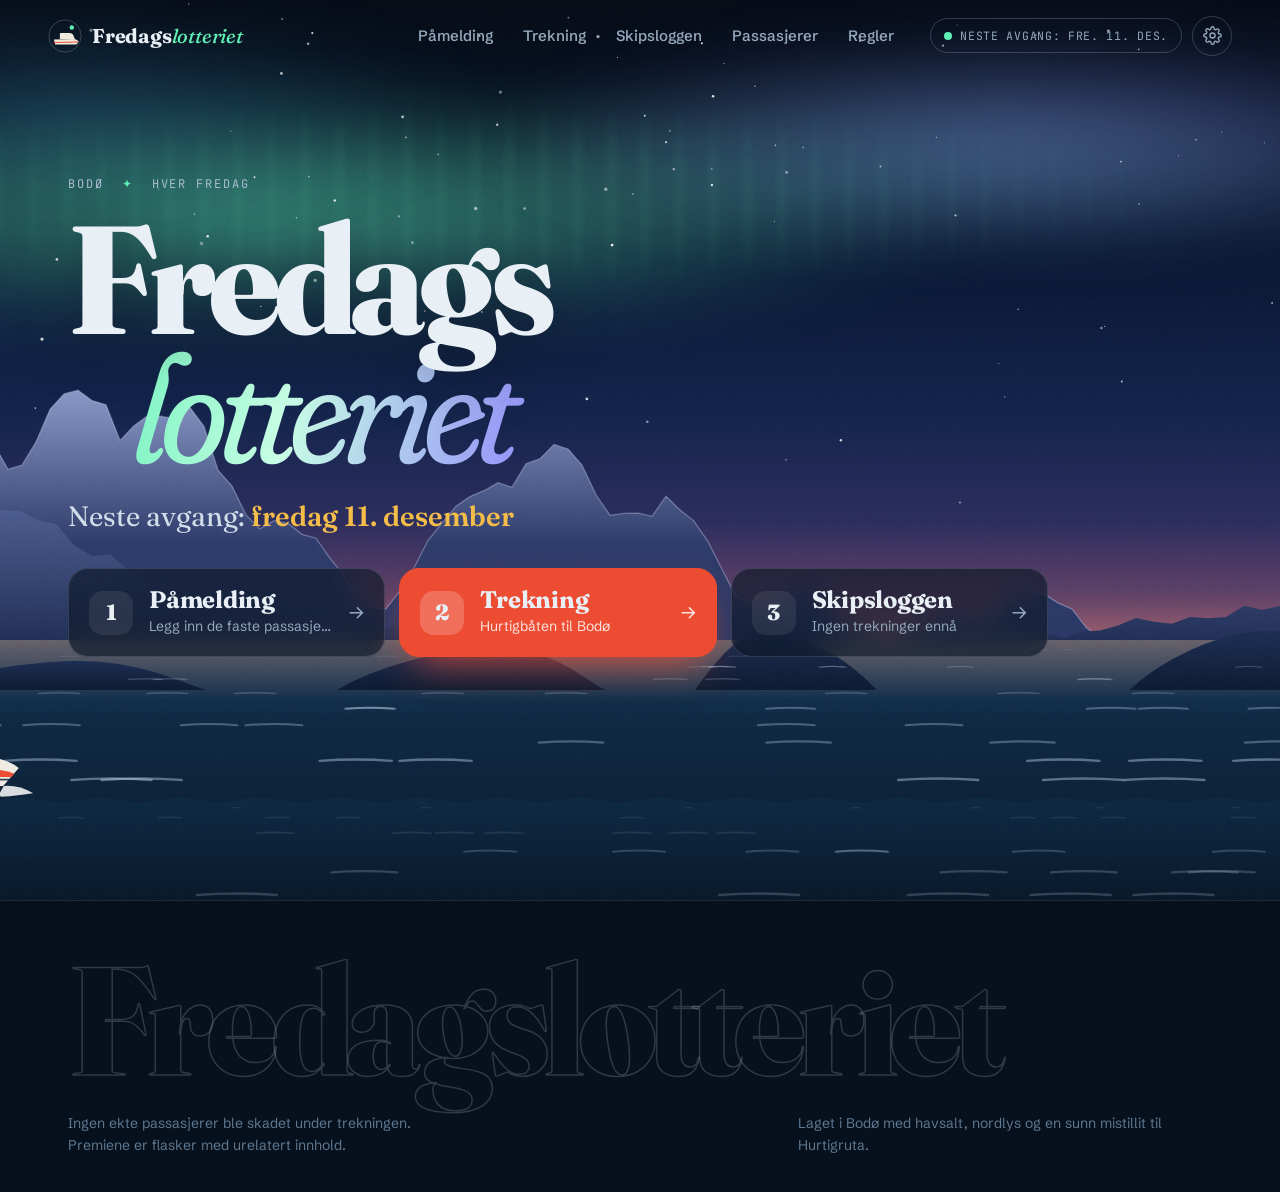
==== index.html @ 79f38fd7 "Glimt-armen, hjul i takt, hjul uten nav og ingen grenser på deler - Ingen grenser på antall deler i " ====
<!doctype html>
<html lang="nb">
<head>
<meta charset="utf-8">
<meta name="viewport" content="width=device-width, initial-scale=1">
<title>Fredagslotteriet</title>
<meta name="description" content="Fredagslotteriet – hurtigbåten til Bodø. Bare de som kommer seg helskinnet frem, vinner.">
<meta name="theme-color" content="#07111d">
<link rel="icon" href="data:image/svg+xml,%3Csvg xmlns='http://www.w3.org/2000/svg' viewBox='0 0 64 64'%3E%3Crect width='64' height='64' rx='16' fill='%2307111d'/%3E%3Cpath d='M8 40 L52 39 Q58 40 60 44 L56 50 L10 50 Z' fill='%23f3ecdf'/%3E%3Cpath d='M20 39 L20 28 Q20 26 22 26 L42 26 Q46 26 49 30 L52 39 Z' fill='%23f3ecdf'/%3E%3Cpath d='M8 45 L59 44 L58 46 L8 47 Z' fill='%23ee4a2f'/%3E%3Ccircle cx='46' cy='15' r='5' fill='%235ef2b5'/%3E%3C/svg%3E">
<link rel="preconnect" href="https://fonts.googleapis.com">
<link rel="preconnect" href="https://fonts.gstatic.com" crossorigin>
<link rel="stylesheet" href="https://fonts.googleapis.com/css2?family=Fraunces:ital,opsz,wght,SOFT,WONK@0,9..144,100..900,0..100,0..1;1,9..144,100..900,0..100,0..1&family=JetBrains+Mono:wght@400;500;700&family=Schibsted+Grotesk:ital,wght@0,400..900;1,400..900&display=swap">
<link rel="stylesheet" href="css/base.css?v=11">
<link rel="stylesheet" href="css/home.css?v=11">
</head>
<body data-page="hjem">
<div class="grain" aria-hidden="true"></div>
<header class="topbar" id="topbar"></header>

<main>
  <section class="hero">
    <div class="hero-sky" aria-hidden="true"><div class="aurora a1"></div><div class="aurora a2"></div><div class="aurora a3"></div></div>
    <svg class="hero-art" id="heroArt" viewBox="0 0 1600 900" preserveAspectRatio="xMidYMax slice" aria-hidden="true"></svg>
    <div class="hero-inner">
      <p class="kicker"><span>Bodø</span><span>Hver fredag</span></p>
      <h1 class="hero-title"><span class="ht-line">Fredags</span><span class="ht-line ht-em">lotteriet</span></h1>
      <p class="hero-lede">Neste avgang: <b class="js-next-long">fredag</b></p>
      <nav class="home-cards" aria-label="Snarveier">
        <a class="hc" href="pamelding.html"><span class="hc-step">1</span><span class="hc-txt"><b>Påmelding</b><small id="hcPam">Hvem er med?</small></span><span class="hc-arrow" aria-hidden="true">→</span></a>
        <a class="hc hc-main" href="trekning.html"><span class="hc-step">2</span><span class="hc-txt"><b>Trekning</b><small id="hcTrek">Hurtigbåten til Bodø</small></span><span class="hc-arrow" aria-hidden="true">→</span></a>
        <a class="hc" href="historikk.html"><span class="hc-step">3</span><span class="hc-txt"><b>Skipsloggen</b><small id="hcHist">Alle trekninger</small></span><span class="hc-arrow" aria-hidden="true">→</span></a>
      </nav>
    </div>
  </section>
</main>

<footer class="footer" id="footer"></footer>
<script src="js/util.js?v=11" defer></script>
<script src="js/store.js?v=11" defer></script>
<script src="js/art.js?v=11" defer></script>
<script src="js/shell.js?v=11" defer></script>
<script src="js/pages/home.js?v=11" defer></script>
</body>
</html>
---- css/base.css ----
/* ==========================================================================
   Fredagslotteriet – felles: tokens, typografi, knapper, skjema, toppmeny, sidehoder, bunntekst, dialoger
   ========================================================================== */
:root {
  --bg: #07111d;
  --bg-2: #0b1a2a;
  --bg-3: #10233a;
  --line: rgba(201, 222, 240, .12);
  --line-2: rgba(201, 222, 240, .22);
  --text: #eaf1f7;
  --muted: #93a8bd;
  --dim: #5f7891;
  --paper: #f3ecdf;
  --paper-2: #e6dcc8;
  --ink: #0f1b29;
  --ink-2: #4a5866;
  --red: #ee4a2f;
  --red-2: #c9381f;
  --sun: #f6bd47;
  --aurora: #5ef2b5;
  --aurora-2: #8a7dff;
  --rose: #f29b8f;
  --ok: #3fd69a;
  --paid: #15905d;
  --r: 18px;
  --ff-display: "Fraunces", "Iowan Old Style", Georgia, serif;
  --ff-ui: "Schibsted Grotesk", "Segoe UI", system-ui, sans-serif;
  --ff-mono: "JetBrains Mono", ui-monospace, "Cascadia Mono", Consolas, monospace;
  --ease-out: cubic-bezier(.16, 1, .3, 1);
  --wrap: 1240px;
  --gutter: clamp(16px, 4vw, 48px);
  --top: 72px;
  color-scheme: dark;
}
@media (max-width: 820px) { :root { --top: 112px; } }

*, *::before, *::after { box-sizing: border-box; }
html { -webkit-text-size-adjust: 100%; scroll-padding-top: calc(var(--top) + 12px); }
body { margin: 0; min-height: 100vh; display: flex; flex-direction: column; background: var(--bg); color: var(--text); font-family: var(--ff-ui); font-size: 17px; line-height: 1.55; -webkit-font-smoothing: antialiased; overflow-x: hidden; }
main { flex: 1; }
img, svg { display: block; max-width: 100%; }
button, input, select, textarea { font: inherit; color: inherit; }
button { cursor: pointer; }
a { color: inherit; }
code { font-family: var(--ff-mono); font-size: .9em; }
::selection { background: var(--aurora); color: var(--ink); }
:focus-visible { outline: 2px solid var(--aurora); outline-offset: 3px; border-radius: 6px; }
[hidden] { display: none !important; }

.grain { position: fixed; inset: 0; z-index: 100; pointer-events: none; opacity: .05; background-image: url("data:image/svg+xml,%3Csvg xmlns='http://www.w3.org/2000/svg' width='180' height='180'%3E%3Cfilter id='n'%3E%3CfeTurbulence type='fractalNoise' baseFrequency='.85' numOctaves='2' stitchTiles='stitch'/%3E%3C/filter%3E%3Crect width='100%25' height='100%25' filter='url(%23n)'/%3E%3C/svg%3E"); }
.wrap { width: 100%; max-width: var(--wrap); margin: 0 auto; padding: 0 var(--gutter); }
.wrap-narrow { max-width: 920px; }

/* ---------- Knapper ---------- */
.btn { display: inline-flex; align-items: center; justify-content: center; gap: 10px; padding: 14px 22px; border-radius: 999px; border: 1px solid transparent; font-weight: 650; font-size: 16px; line-height: 1; text-decoration: none; white-space: nowrap; transition: transform .25s var(--ease-out), background .2s, color .2s, border-color .2s, box-shadow .2s; }
.btn:active { transform: translateY(1px) scale(.98); }
.btn-primary { background: var(--red); color: #fff; box-shadow: 0 12px 30px -12px rgba(238, 74, 47, .8), inset 0 1px 0 rgba(255, 255, 255, .25); }
.btn-primary:hover { background: #ff5b3e; transform: translateY(-2px); }
.btn-ghost { border-color: var(--line-2); background: rgba(255, 255, 255, .02); }
.btn-ghost:hover { border-color: var(--text); background: rgba(255, 255, 255, .06); }
.btn-aurora { background: var(--aurora); color: var(--ink); }
.btn-aurora:hover { background: #8ff7cd; }
.btn-block { width: 100%; }
.btn-small { padding: 10px 16px; font-size: 14px; }
.btn[disabled] { opacity: .45; pointer-events: none; }
.link-btn { background: none; border: 0; padding: 4px 0; color: var(--muted); font-size: 14px; text-decoration: underline; text-underline-offset: 3px; text-decoration-color: var(--line-2); }
.link-btn:hover { color: var(--text); }
.link-btn.danger:hover { color: var(--red); }

/* ---------- Skjema ---------- */
.card { background: linear-gradient(180deg, rgba(255, 255, 255, .045), rgba(255, 255, 255, .015)); border: 1px solid var(--line); border-radius: var(--r); padding: 24px; }
.field { display: block; border: 0; padding: 0; margin: 0 0 20px; min-width: 0; }
.field-label { display: block; margin-bottom: 8px; padding: 0; font-family: var(--ff-mono); font-size: 11.5px; letter-spacing: .14em; text-transform: uppercase; color: var(--muted); }
.field-input { width: 100%; padding: 13px 15px; border-radius: 12px; border: 1px solid var(--line-2); background: rgba(0, 0, 0, .25); font-size: 17px; outline: none; transition: border-color .2s, box-shadow .2s; }
.field-input:focus { border-color: var(--aurora); box-shadow: 0 0 0 4px rgba(94, 242, 181, .15); }
.field-input::placeholder { color: var(--dim); }
.field-input.shake { animation: inputShake .4s; border-color: var(--red); }
@keyframes inputShake { 20%, 60% { transform: translateX(-6px); } 40%, 80% { transform: translateX(6px); } }
.seg { display: flex; padding: 3px; border-radius: 999px; background: rgba(15, 27, 41, .08); }
.seg button { min-width: 34px; padding: 6px 11px; border: 0; border-radius: 999px; background: transparent; font-family: var(--ff-mono); font-size: 13px; font-weight: 700; color: var(--ink-2); }
.seg button.on { background: var(--ink); color: var(--paper); }
.x-btn { width: 34px; height: 34px; display: grid; place-items: center; border: 0; border-radius: 50%; background: transparent; color: var(--muted); font-size: 20px; line-height: 1; }
.x-btn:hover { background: rgba(238, 74, 47, .14); color: var(--red); }
.av { display: grid; place-items: center; flex: none; width: 22px; height: 22px; border-radius: 50%; color: #fff; font-family: var(--ff-mono); font-size: 10px; font-weight: 700; text-shadow: 0 1px 1px rgba(0, 0, 0, .25); }

/* ---------- Toppmeny ---------- */
.topbar { position: fixed; inset: 0 0 auto 0; z-index: 50; min-height: var(--top); display: flex; align-items: center; gap: 22px; padding: 12px var(--gutter); border-bottom: 1px solid transparent; transition: background .3s, border-color .3s; }
.topbar.is-scrolled, body:not([data-page="hjem"]) .topbar { background: rgba(7, 17, 29, .82); -webkit-backdrop-filter: blur(14px) saturate(1.3); backdrop-filter: blur(14px) saturate(1.3); border-color: var(--line); }
.brand { display: flex; align-items: center; gap: 10px; flex: none; text-decoration: none; font-family: var(--ff-display); font-weight: 700; font-size: 20px; letter-spacing: -.01em; color: var(--text); }
.brand em { font-style: italic; font-weight: 450; color: var(--aurora); }
.brand-mark { width: 34px; height: 34px; color: var(--text); }
.nav { display: flex; gap: 2px; margin-left: auto; }
.nav a { padding: 9px 14px; border-radius: 999px; text-decoration: none; font-size: 15px; font-weight: 550; color: var(--muted); white-space: nowrap; transition: color .2s, background .2s; }
.nav a:hover { color: var(--text); background: rgba(255, 255, 255, .07); }
.nav a.is-active { color: var(--ink); background: var(--paper); }
.topbar-right { display: flex; align-items: center; gap: 10px; flex: none; }
.next-pill { display: flex; align-items: center; gap: 8px; padding: 8px 13px; border: 1px solid var(--line-2); border-radius: 999px; font-family: var(--ff-mono); font-size: 11.5px; letter-spacing: .06em; text-transform: uppercase; color: var(--muted); white-space: nowrap; }
.next-pill .dot { width: 8px; height: 8px; border-radius: 50%; background: var(--aurora); animation: pulse 2s infinite; }
.next-pill.is-today { color: var(--text); border-color: rgba(94, 242, 181, .5); }
@keyframes pulse { 0% { box-shadow: 0 0 0 0 rgba(94, 242, 181, .55); } 70% { box-shadow: 0 0 0 10px rgba(94, 242, 181, 0); } 100% { box-shadow: 0 0 0 0 rgba(94, 242, 181, 0); } }
.icon-btn { width: 40px; height: 40px; display: grid; place-items: center; border-radius: 50%; border: 1px solid var(--line-2); background: transparent; color: var(--muted); transition: color .2s, border-color .2s, transform .4s var(--ease-out); }
.icon-btn:hover { color: var(--text); border-color: var(--text); transform: rotate(45deg); }
@media (max-width: 1180px) { .next-pill { display: none; } }
@media (max-width: 820px) {
  .topbar { flex-wrap: wrap; gap: 8px 12px; padding-bottom: 10px; }
  .topbar-right { margin-left: auto; }
  .nav { order: 3; width: calc(100% + var(--gutter) * 2); margin: 0 calc(var(--gutter) * -1); padding: 0 var(--gutter); overflow-x: auto; scrollbar-width: none; }
  .nav::-webkit-scrollbar { display: none; }
  .nav a { padding: 8px 12px; font-size: 14.5px; }
}

/* ---------- Sidehoder ---------- */
.page { padding: calc(var(--top) + clamp(28px, 5vw, 64px)) 0 clamp(56px, 8vw, 96px); }
.page-head { margin-bottom: clamp(26px, 4vw, 44px); max-width: 760px; }
.eyebrow { margin: 0 0 14px; font-family: var(--ff-mono); font-size: 12.5px; letter-spacing: .16em; text-transform: uppercase; color: var(--aurora); }
.page-title { margin: 0; font-family: var(--ff-display); font-weight: 750; font-size: clamp(44px, 7vw, 92px); line-height: .92; letter-spacing: -.035em; font-variation-settings: "opsz" 144, "SOFT" 20; }
.page-title em { font-style: italic; font-weight: 350; color: var(--aurora); font-variation-settings: "opsz" 144, "SOFT" 100, "WONK" 1; }
.page-lede { margin: 18px 0 0; max-width: 56ch; font-size: clamp(16px, 1.5vw, 19px); color: var(--muted); }
.page-lede b { color: var(--text); }
.page-lede a { color: var(--aurora); text-underline-offset: 3px; }
.empty { padding: 32px 24px; margin-bottom: 18px; text-align: center; border: 1px dashed var(--line-2); border-radius: var(--r); color: var(--muted); }
.empty b { display: block; margin-bottom: 4px; font-family: var(--ff-display); font-size: 24px; font-weight: 600; color: var(--text); }
.empty a { color: var(--aurora); }
.empty-small { padding: 18px; font-size: 14px; }

/* ---------- Bunntekst ---------- */
.footer { padding: 56px 0 36px; border-top: 1px solid var(--line); overflow: hidden; }
.footer-mark { margin: 0; font-family: var(--ff-display); font-weight: 800; font-size: clamp(50px, 12vw, 180px); line-height: .82; letter-spacing: -.05em; white-space: nowrap; color: transparent; -webkit-text-stroke: 1.5px rgba(234, 241, 247, .18); }
.footer-row { display: flex; flex-wrap: wrap; justify-content: space-between; gap: 20px; margin-top: 30px; font-size: 14px; color: var(--dim); }
.footer-row p { margin: 0; max-width: 46ch; }

/* ---------- Dialoger & toasts ---------- */
.dlg { padding: 0; width: min(580px, calc(100vw - 32px)); border: 1px solid var(--line-2); border-radius: 22px; background: var(--bg-2); color: var(--text); box-shadow: 0 40px 100px -20px rgba(0, 0, 0, .85); }
.dlg::backdrop { background: rgba(3, 8, 14, .72); -webkit-backdrop-filter: blur(6px); backdrop-filter: blur(6px); }
.dlg[open] { animation: dlgIn .35s var(--ease-out); }
@keyframes dlgIn { from { opacity: 0; transform: translateY(14px) scale(.98); } }
.dlg-body { padding: 28px; }
.dlg h3 { margin: 0 0 22px; font-family: var(--ff-display); font-size: 32px; line-height: 1; letter-spacing: -.02em; }
.dlg-grid { display: grid; grid-template-columns: 1fr 1fr; gap: 0 16px; }
.field-wide { grid-column: 1 / -1; }
.check { display: flex; gap: 12px; align-items: flex-start; margin-bottom: 12px; color: var(--muted); cursor: pointer; }
.check input { width: 20px; height: 20px; margin: 2px 0 0; accent-color: var(--aurora); flex: none; }
.dlg-foot { display: flex; flex-wrap: wrap; justify-content: space-between; align-items: center; gap: 16px; margin-top: 10px; }
.dlg-btns { display: flex; gap: 10px; justify-content: flex-end; }
.dlg-small { width: min(440px, calc(100vw - 32px)); }
.dlg-small p { margin: -8px 0 24px; color: var(--muted); }
@media (max-width: 520px) { .dlg-grid { grid-template-columns: 1fr; } }
.toasts { position: fixed; left: 50%; bottom: 24px; z-index: 200; transform: translateX(-50%); display: flex; flex-direction: column; align-items: center; gap: 8px; width: max-content; max-width: calc(100vw - 32px); pointer-events: none; }
.toast { padding: 12px 18px; border-radius: 18px; background: var(--paper); color: var(--ink); font-weight: 650; font-size: 15px; text-align: center; box-shadow: 0 20px 40px -12px rgba(0, 0, 0, .6); animation: toastIn .4s var(--ease-out); }
.toast.out { animation: toastOut .3s ease forwards; }
@keyframes toastIn { from { opacity: 0; transform: translateY(16px) scale(.96); } }
@keyframes toastOut { to { opacity: 0; transform: translateY(8px); } }

/* Animasjoner som deles av spillet og forsiden */
.aurora { position: absolute; left: -20%; width: 140%; height: 46%; filter: blur(36px); opacity: .7; will-change: transform, opacity; pointer-events: none; }
.aurora.a1 { top: 4%; background: radial-gradient(55% 55% at 30% 60%, rgba(94, 242, 181, .8), transparent 70%), radial-gradient(40% 40% at 68% 42%, rgba(94, 242, 181, .45), transparent 70%); animation: aur1 19s ease-in-out infinite alternate; }
.aurora.a2 { top: -2%; background: radial-gradient(45% 50% at 72% 50%, rgba(138, 125, 255, .55), transparent 70%), radial-gradient(35% 45% at 18% 40%, rgba(80, 200, 255, .3), transparent 70%); animation: aur2 26s ease-in-out infinite alternate; }
.aurora.a3 { top: 10%; height: 34%; filter: blur(5px); opacity: .45; background: repeating-linear-gradient(90deg, rgba(94, 242, 181, 0) 0 16px, rgba(130, 255, 205, .38) 16px 19px, rgba(94, 242, 181, 0) 19px 34px); -webkit-mask-image: radial-gradient(60% 60% at 40% 55%, #000 30%, transparent 75%); mask-image: radial-gradient(60% 60% at 40% 55%, #000 30%, transparent 75%); animation: aur3 13s ease-in-out infinite alternate; }
@keyframes aur1 { 0% { transform: translate3d(-5%, 0, 0) skewX(-10deg) scaleY(.85); } 100% { transform: translate3d(6%, 4%, 0) skewX(12deg) scaleY(1.15); } }
@keyframes aur2 { 0% { transform: translate3d(6%, 2%, 0) skewX(8deg) scaleY(1.1); opacity: .45; } 100% { transform: translate3d(-6%, 0, 0) skewX(-10deg) scaleY(.9); opacity: .75; } }
@keyframes aur3 { 0% { transform: translate3d(-6%, 0, 0) skewX(-22deg) scaleY(.8); opacity: .25; } 100% { transform: translate3d(6%, 3%, 0) skewX(14deg) scaleY(1.25); opacity: .6; } }
/* SVG-detaljer på hurtigbåten (brukes både på forsiden og i spillet) */
.b-name { font: 700 13px var(--ff-mono); letter-spacing: .3em; fill: #132539; }
.b-port { font: 700 9px var(--ff-mono); letter-spacing: .2em; fill: #132539; opacity: .7; }
.b-flag { transform-box: fill-box; transform-origin: left center; animation: flag 1.3s ease-in-out infinite alternate; }
@keyframes flag { from { transform: skewY(-5deg) scaleX(.94); } to { transform: skewY(4deg) scaleX(1); } }
.b-radar { transform-box: fill-box; transform-origin: center; animation: radar 2.6s linear infinite; }
@keyframes radar { 0% { transform: scaleX(1); } 25% { transform: scaleX(.08); } 50% { transform: scaleX(1); } 75% { transform: scaleX(.08); } 100% { transform: scaleX(1); } }
.b-blink { animation: blink 1.8s steps(1) infinite; }
@keyframes blink { 50% { opacity: .15; } }
.twinkle { animation: twinkle 3.2s ease-in-out infinite; }
@keyframes twinkle { 50% { opacity: .2; } }
.wake-dash { animation: wakeDash .9s linear infinite; }
@keyframes wakeDash { to { stroke-dashoffset: 60; } }
.fig-ini { font: 700 11px var(--ff-mono); letter-spacing: -.02em; }
.swim-arm { transform-box: fill-box; transform-origin: 0% 100%; animation: swimWave .45s ease-in-out infinite alternate; }
@keyframes swimWave { from { transform: rotate(-18deg); } to { transform: rotate(16deg); } }
@keyframes rowIn { from { opacity: 0; transform: translateY(-10px) scale(.98); } }

@media (prefers-reduced-motion: reduce) {
  .aurora, .next-pill .dot { animation: none !important; }
}
---- css/home.css ----
/* ==========================================================================
   Forsiden: nordlyshimmel, hurtigbåten og tre store snarveier
   ========================================================================== */
.hero {
  --mx: 0; --sy: 0;
  position: relative; isolation: isolate; overflow: hidden;
  min-height: max(660px, 100svh);
  display: flex; flex-direction: column; justify-content: center;
  background: linear-gradient(180deg, #030913 0%, #071430 28%, #10214a 46%, #2a2b5c 58%, #5d3f66 66%, #a8636f 72%, #e39a7d 76%, #0b2236 76.2%, #061628 100%);
}
.hero-sky { position: absolute; inset: 0 0 25% 0; z-index: -2; overflow: hidden; }
.hero-art { position: absolute; inset: 0; width: 100%; height: 100%; z-index: -1; }
.hp { transition: transform .6s var(--ease-out); }
.hp-stars { transform: translate(calc(var(--mx) * -6px), calc(var(--sy) * .02px)); }
.hp-far { transform: translate(calc(var(--mx) * -10px), calc(var(--sy) * -.04px)); }
.hp-mid { transform: translate(calc(var(--mx) * -20px), calc(var(--sy) * -.08px)); }
.hp-isl { transform: translate(calc(var(--mx) * -34px), 0); }
.hp-waves, .hp-near { transform: translate(calc(var(--mx) * -46px), 0); }
.hero-boat { animation: heroSail 52s linear infinite; }
@keyframes heroSail { from { transform: translateX(-420px); } to { transform: translateX(2100px); } }
.hero-bob { transform-box: fill-box; transform-origin: center; animation: heroBob 3.4s ease-in-out infinite; }
@keyframes heroBob { 0%, 100% { transform: translateY(0) rotate(-.5deg); } 50% { transform: translateY(-6px) rotate(.6deg); } }

.hero-inner { position: relative; z-index: 2; width: 100%; max-width: var(--wrap); margin: 0 auto; padding: calc(var(--top) + 40px) var(--gutter) 20vh; }
.kicker { display: flex; flex-wrap: wrap; gap: 8px 18px; margin: 0 0 20px; font-family: var(--ff-mono); font-size: 12px; letter-spacing: .16em; text-transform: uppercase; color: #a9bdd2; }
.kicker span + span::before { content: "✦"; margin-right: 18px; color: var(--aurora); }
.hero-title { margin: 0; font-family: var(--ff-display); font-weight: 800; font-size: clamp(62px, 12vw, 196px); line-height: .84; letter-spacing: -.045em; font-variation-settings: "opsz" 144, "SOFT" 30, "WONK" 0; text-shadow: 0 10px 60px rgba(3, 9, 19, .35); }
.ht-line { display: block; }
.ht-em { font-style: italic; font-weight: 380; padding: 0 .12em 0 .42em; width: max-content; max-width: 100%;
  background: linear-gradient(100deg, var(--aurora) 0%, #c8ffe6 22%, var(--aurora-2) 50%, var(--rose) 78%, var(--aurora) 100%);
  background-size: 220% 100%; -webkit-background-clip: text; background-clip: text; color: transparent; text-shadow: none;
  font-variation-settings: "opsz" 144, "SOFT" 100, "WONK" 1; animation: shimmer 11s linear infinite; }
@keyframes shimmer { to { background-position: -220% 0; } }
.hero-lede { margin: 26px 0 34px; font-family: var(--ff-display); font-size: clamp(20px, 2.2vw, 28px); line-height: 1.3; color: #d3dfeb; font-variation-settings: "opsz" 36; }
.hero-lede b { color: var(--sun); font-weight: 600; }

.home-cards { display: grid; grid-template-columns: repeat(3, minmax(0, 1fr)); gap: 14px; max-width: 980px; }
.hc { position: relative; display: flex; align-items: center; gap: 16px; padding: 18px 20px; border-radius: 20px; text-decoration: none; color: var(--text);
  background: rgba(8, 19, 34, .62); border: 1px solid rgba(255, 255, 255, .14); -webkit-backdrop-filter: blur(12px); backdrop-filter: blur(12px);
  transition: transform .35s var(--ease-out), border-color .25s, background .25s; }
.hc:hover { transform: translateY(-4px); border-color: rgba(255, 255, 255, .4); background: rgba(8, 19, 34, .78); }
.hc-step { display: grid; place-items: center; width: 44px; height: 44px; flex: none; border-radius: 14px; background: rgba(255, 255, 255, .08); font-family: var(--ff-display); font-size: 22px; font-weight: 800; }
.hc-txt { display: flex; flex-direction: column; min-width: 0; }
.hc-txt b { font-family: var(--ff-display); font-size: 24px; font-weight: 700; line-height: 1.1; letter-spacing: -.01em; }
.hc-txt small { margin-top: 3px; font-size: 14px; color: var(--muted); overflow: hidden; text-overflow: ellipsis; white-space: nowrap; }
.hc-arrow { margin-left: auto; font-size: 20px; color: var(--muted); transition: transform .3s var(--ease-out); }
.hc:hover .hc-arrow { transform: translateX(4px); color: var(--text); }
.hc-main { background: var(--red); border-color: var(--red); box-shadow: 0 18px 40px -16px rgba(238, 74, 47, .9); }
.hc-main:hover { background: #ff5b3e; border-color: #ff5b3e; }
.hc-main .hc-step { background: rgba(255, 255, 255, .2); }
.hc-main small, .hc-main .hc-arrow { color: rgba(255, 255, 255, .85); }
@media (max-width: 900px) { .home-cards { grid-template-columns: 1fr; max-width: 460px; } .hero-inner { padding-bottom: 26vh; } }
@media (max-width: 560px) { .hero-inner { padding-top: calc(var(--top) + 24px); } }
@media (prefers-reduced-motion: reduce) { .ht-em, .hero-boat, .hero-bob { animation: none !important; } }
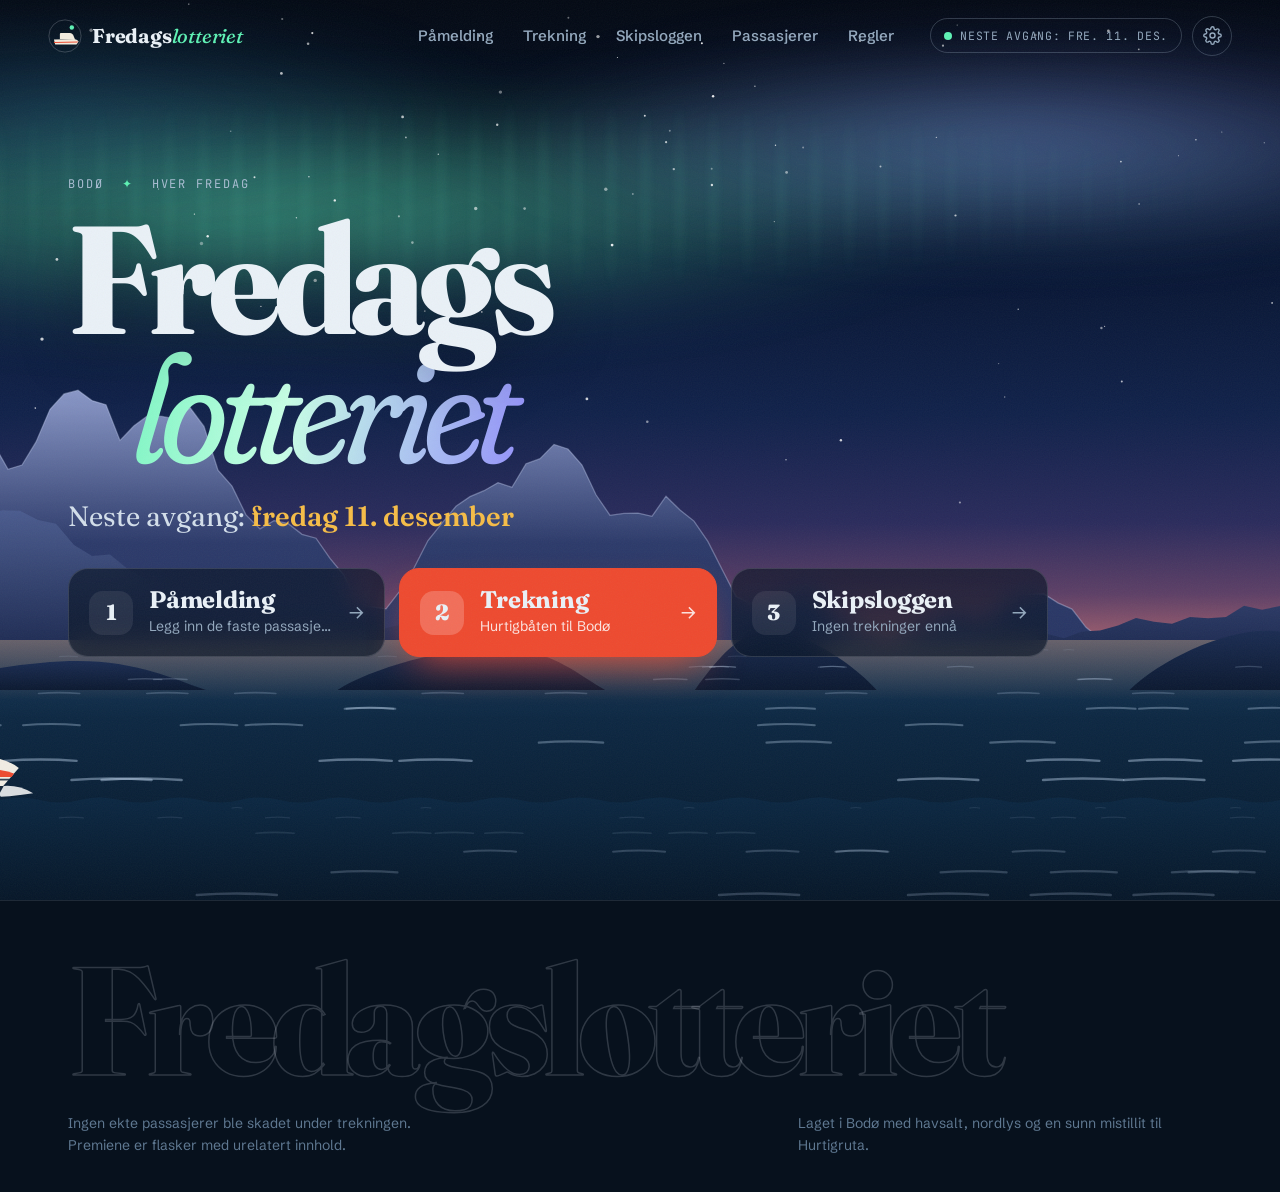
==== commit 9b27d7af: "Killfeed i Keiservarden GP og færre popups - Alle som ryker ut, havner i en killfeed øverst til vens" ====
--- a/index.html
+++ b/index.html
@@ -10,8 +10,8 @@
 <link rel="preconnect" href="https://fonts.googleapis.com">
 <link rel="preconnect" href="https://fonts.gstatic.com" crossorigin>
 <link rel="stylesheet" href="https://fonts.googleapis.com/css2?family=Fraunces:ital,opsz,wght,SOFT,WONK@0,9..144,100..900,0..100,0..1;1,9..144,100..900,0..100,0..1&family=JetBrains+Mono:wght@400;500;700&family=Schibsted+Grotesk:ital,wght@0,400..900;1,400..900&display=swap">
-<link rel="stylesheet" href="css/base.css?v=11">
-<link rel="stylesheet" href="css/home.css?v=11">
+<link rel="stylesheet" href="css/base.css?v=12">
+<link rel="stylesheet" href="css/home.css?v=12">
 </head>
 <body data-page="hjem">
 <div class="grain" aria-hidden="true"></div>
@@ -35,10 +35,10 @@
 </main>
 
 <footer class="footer" id="footer"></footer>
-<script src="js/util.js?v=11" defer></script>
-<script src="js/store.js?v=11" defer></script>
-<script src="js/art.js?v=11" defer></script>
-<script src="js/shell.js?v=11" defer></script>
-<script src="js/pages/home.js?v=11" defer></script>
+<script src="js/util.js?v=12" defer></script>
+<script src="js/store.js?v=12" defer></script>
+<script src="js/art.js?v=12" defer></script>
+<script src="js/shell.js?v=12" defer></script>
+<script src="js/pages/home.js?v=12" defer></script>
 </body>
 </html>
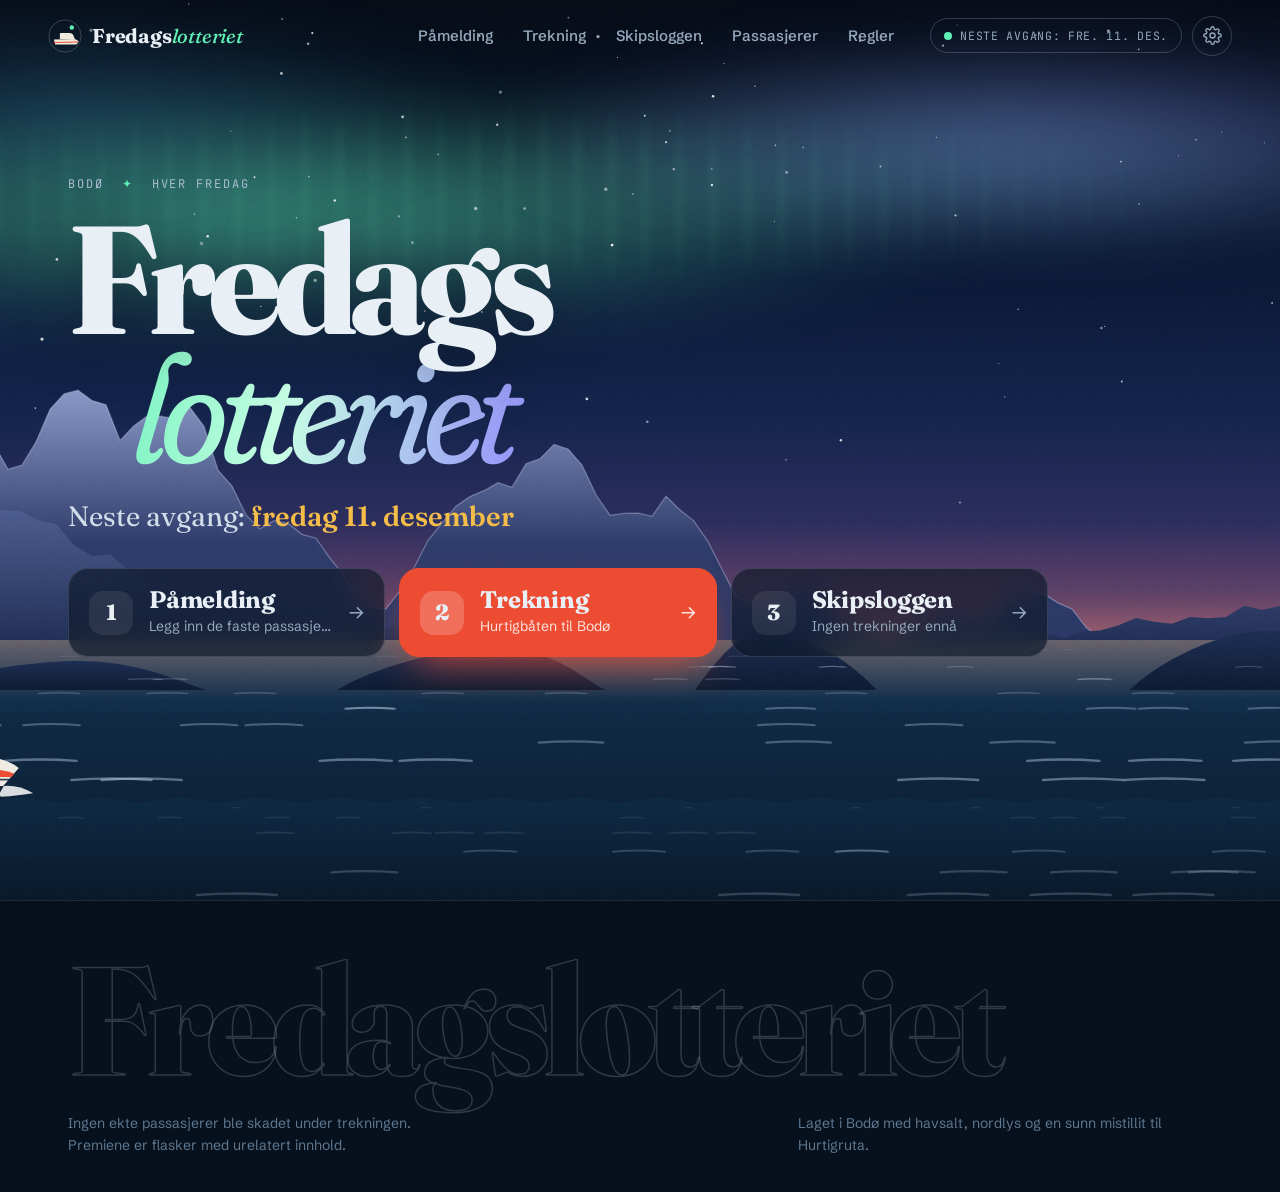
==== commit b249f3ee: "Sjefen: velg hvor hardt strålen dytter - Nytt felt «Kraft på strålen» (100–2400, standard 900) når s" ====
--- a/index.html
+++ b/index.html
@@ -10,8 +10,8 @@
 <link rel="preconnect" href="https://fonts.googleapis.com">
 <link rel="preconnect" href="https://fonts.gstatic.com" crossorigin>
 <link rel="stylesheet" href="https://fonts.googleapis.com/css2?family=Fraunces:ital,opsz,wght,SOFT,WONK@0,9..144,100..900,0..100,0..1;1,9..144,100..900,0..100,0..1&family=JetBrains+Mono:wght@400;500;700&family=Schibsted+Grotesk:ital,wght@0,400..900;1,400..900&display=swap">
-<link rel="stylesheet" href="css/base.css?v=12">
-<link rel="stylesheet" href="css/home.css?v=12">
+<link rel="stylesheet" href="css/base.css?v=14">
+<link rel="stylesheet" href="css/home.css?v=14">
 </head>
 <body data-page="hjem">
 <div class="grain" aria-hidden="true"></div>
@@ -35,10 +35,10 @@
 </main>
 
 <footer class="footer" id="footer"></footer>
-<script src="js/util.js?v=12" defer></script>
-<script src="js/store.js?v=12" defer></script>
-<script src="js/art.js?v=12" defer></script>
-<script src="js/shell.js?v=12" defer></script>
-<script src="js/pages/home.js?v=12" defer></script>
+<script src="js/util.js?v=14" defer></script>
+<script src="js/store.js?v=14" defer></script>
+<script src="js/art.js?v=14" defer></script>
+<script src="js/shell.js?v=14" defer></script>
+<script src="js/pages/home.js?v=14" defer></script>
 </body>
 </html>
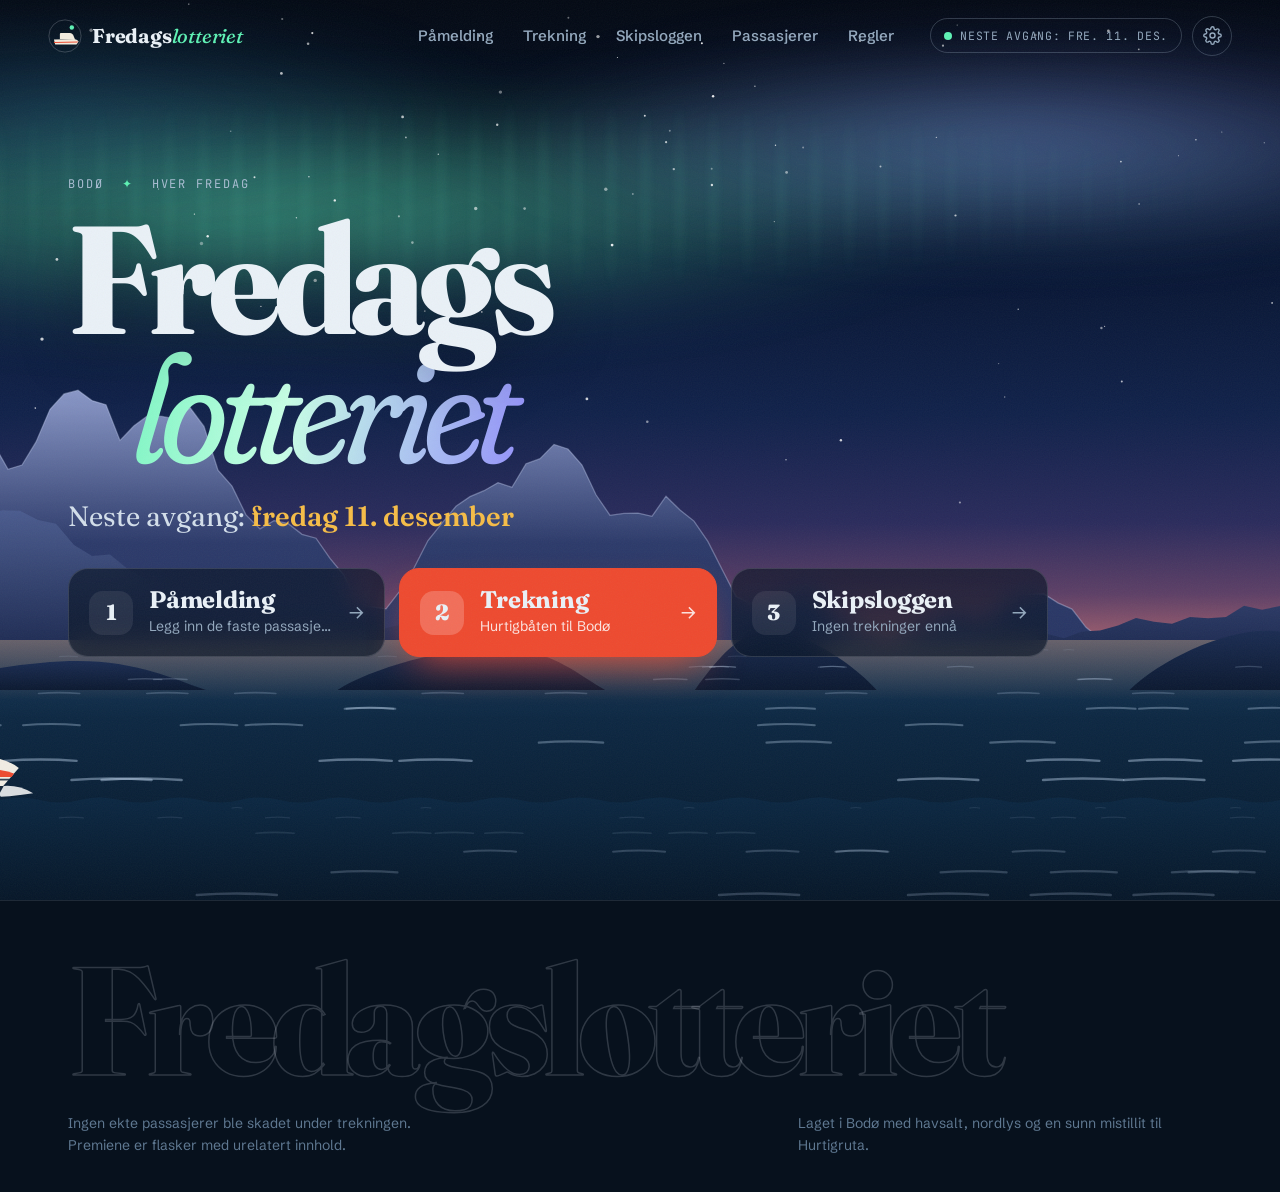
==== commit bc88dd17: "feat: Add scheduling options and Christmas theme for the lottery - Implemented a new scheduling feat" ====
--- a/index.html
+++ b/index.html
@@ -10,8 +10,8 @@
 <link rel="preconnect" href="https://fonts.googleapis.com">
 <link rel="preconnect" href="https://fonts.gstatic.com" crossorigin>
 <link rel="stylesheet" href="https://fonts.googleapis.com/css2?family=Fraunces:ital,opsz,wght,SOFT,WONK@0,9..144,100..900,0..100,0..1;1,9..144,100..900,0..100,0..1&family=JetBrains+Mono:wght@400;500;700&family=Schibsted+Grotesk:ital,wght@0,400..900;1,400..900&display=swap">
-<link rel="stylesheet" href="css/base.css?v=14">
-<link rel="stylesheet" href="css/home.css?v=14">
+<link rel="stylesheet" href="css/base.css?v=23">
+<link rel="stylesheet" href="css/home.css?v=23">
 </head>
 <body data-page="hjem">
 <div class="grain" aria-hidden="true"></div>
@@ -35,10 +35,10 @@
 </main>
 
 <footer class="footer" id="footer"></footer>
-<script src="js/util.js?v=14" defer></script>
-<script src="js/store.js?v=14" defer></script>
-<script src="js/art.js?v=14" defer></script>
-<script src="js/shell.js?v=14" defer></script>
-<script src="js/pages/home.js?v=14" defer></script>
+<script src="js/util.js?v=23" defer></script>
+<script src="js/store.js?v=23" defer></script>
+<script src="js/art.js?v=23" defer></script>
+<script src="js/shell.js?v=23" defer></script>
+<script src="js/pages/home.js?v=23" defer></script>
 </body>
 </html>
--- a/css/base.css
+++ b/css/base.css
@@ -75,6 +75,9 @@
 .field-input:focus { border-color: var(--aurora); box-shadow: 0 0 0 4px rgba(94, 242, 181, .15); }
 .field-input::placeholder { color: var(--dim); }
 .field-input.shake { animation: inputShake .4s; border-color: var(--red); }
+select.field-input { cursor: pointer; }
+select.field-input option { background: var(--bg-2); color: var(--text); }
+.field-hint { display: block; margin-top: 7px; font-size: 13px; color: var(--muted); }
 @keyframes inputShake { 20%, 60% { transform: translateX(-6px); } 40%, 80% { transform: translateX(6px); } }
 .seg { display: flex; padding: 3px; border-radius: 999px; background: rgba(15, 27, 41, .08); }
 .seg button { min-width: 34px; padding: 6px 11px; border: 0; border-radius: 999px; background: transparent; font-family: var(--ff-mono); font-size: 13px; font-weight: 700; color: var(--ink-2); }
@@ -140,6 +143,8 @@
 .field-wide { grid-column: 1 / -1; }
 .check { display: flex; gap: 12px; align-items: flex-start; margin-bottom: 12px; color: var(--muted); cursor: pointer; }
 .check input { width: 20px; height: 20px; margin: 2px 0 0; accent-color: var(--aurora); flex: none; }
+.check small { display: block; margin-top: 2px; font-size: 13.5px; line-height: 1.45; color: var(--dim); }
+.field-input:disabled { opacity: .5; cursor: not-allowed; }
 .dlg-foot { display: flex; flex-wrap: wrap; justify-content: space-between; align-items: center; gap: 16px; margin-top: 10px; }
 .dlg-btns { display: flex; gap: 10px; justify-content: flex-end; }
 .dlg-small { width: min(440px, calc(100vw - 32px)); }
